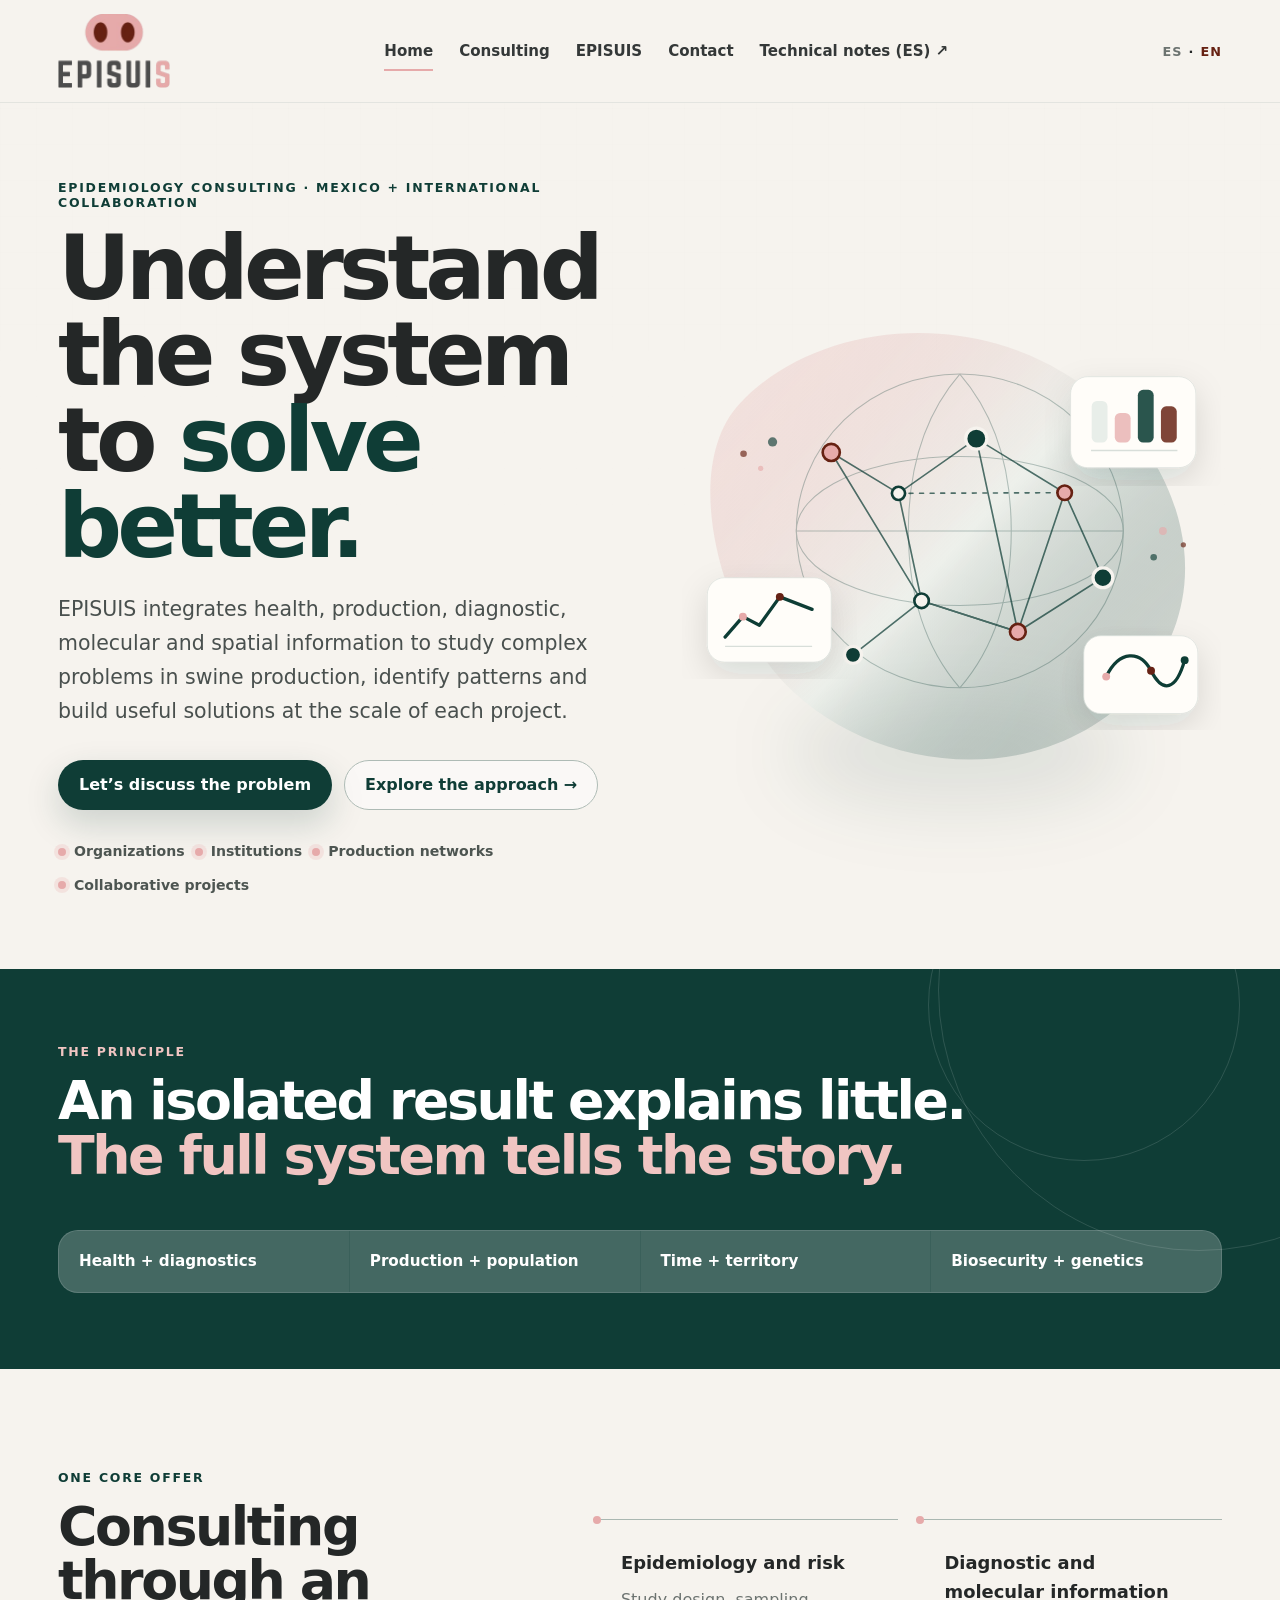
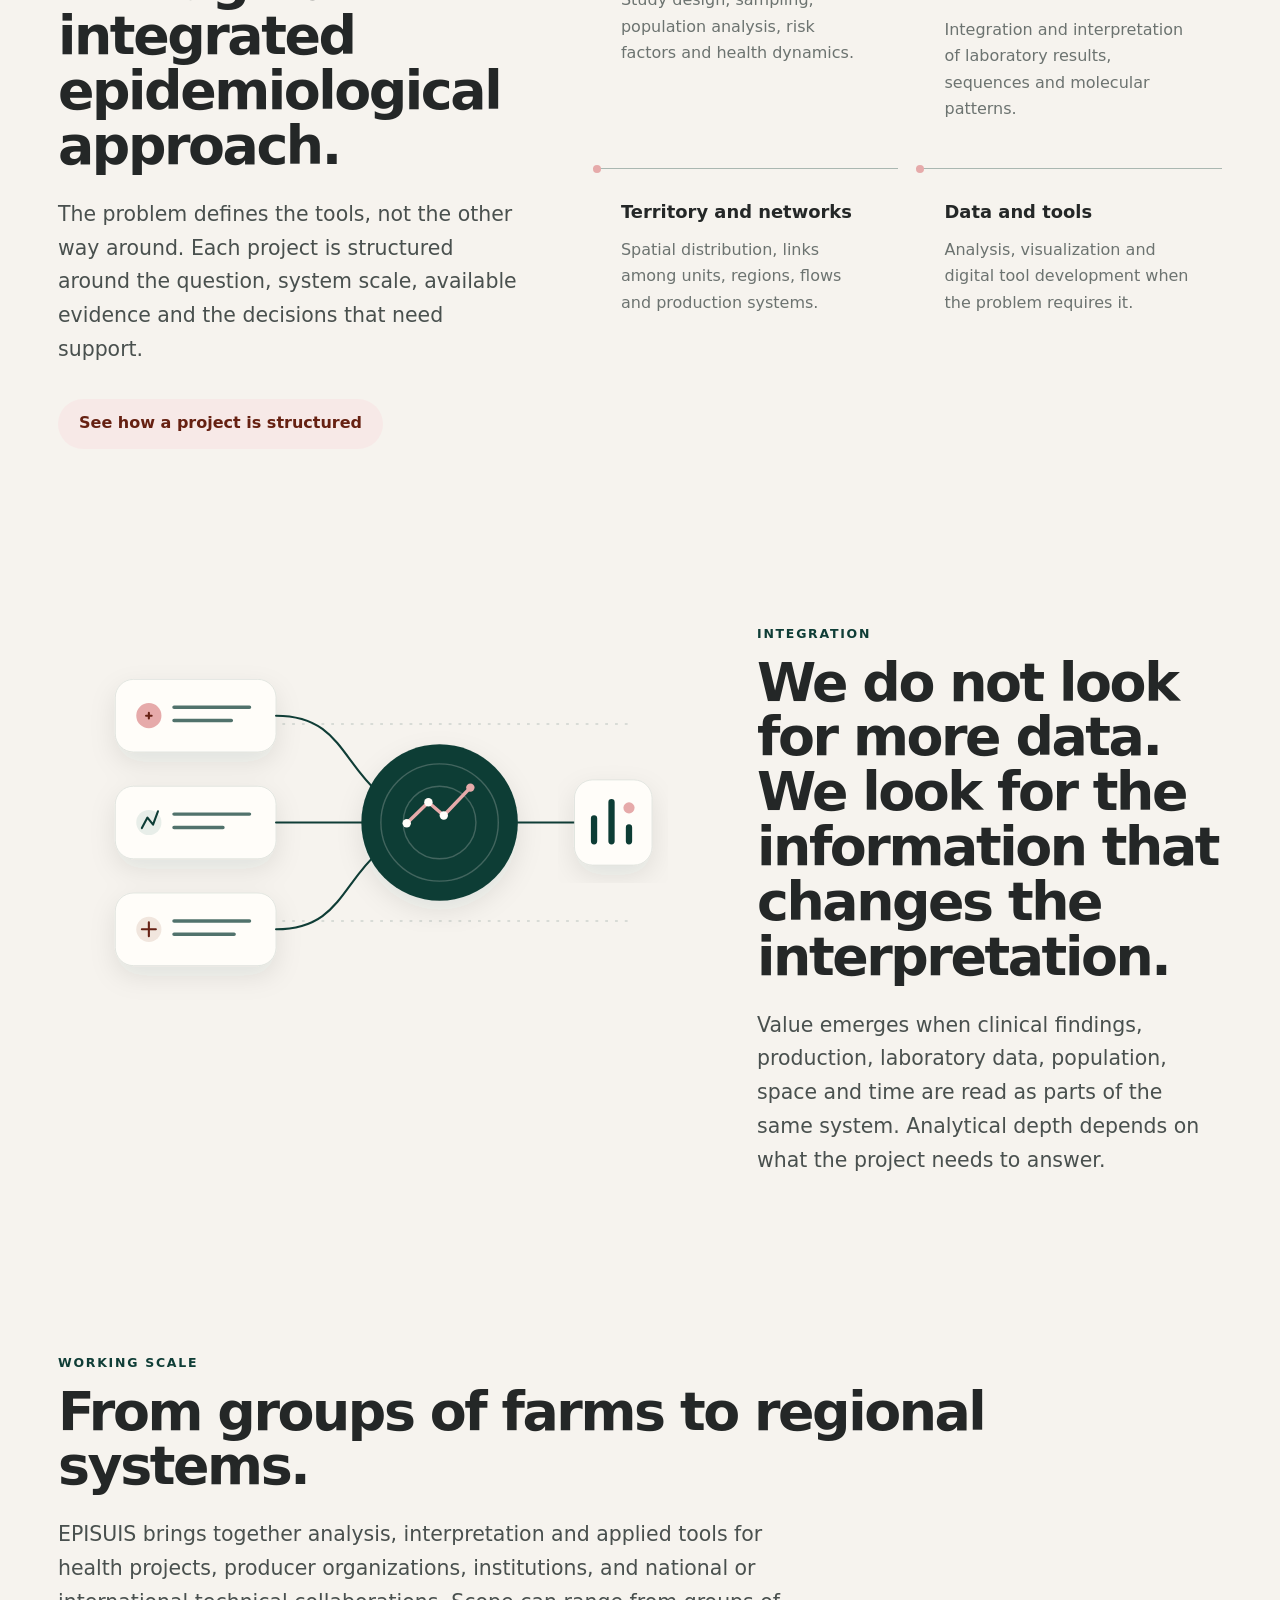
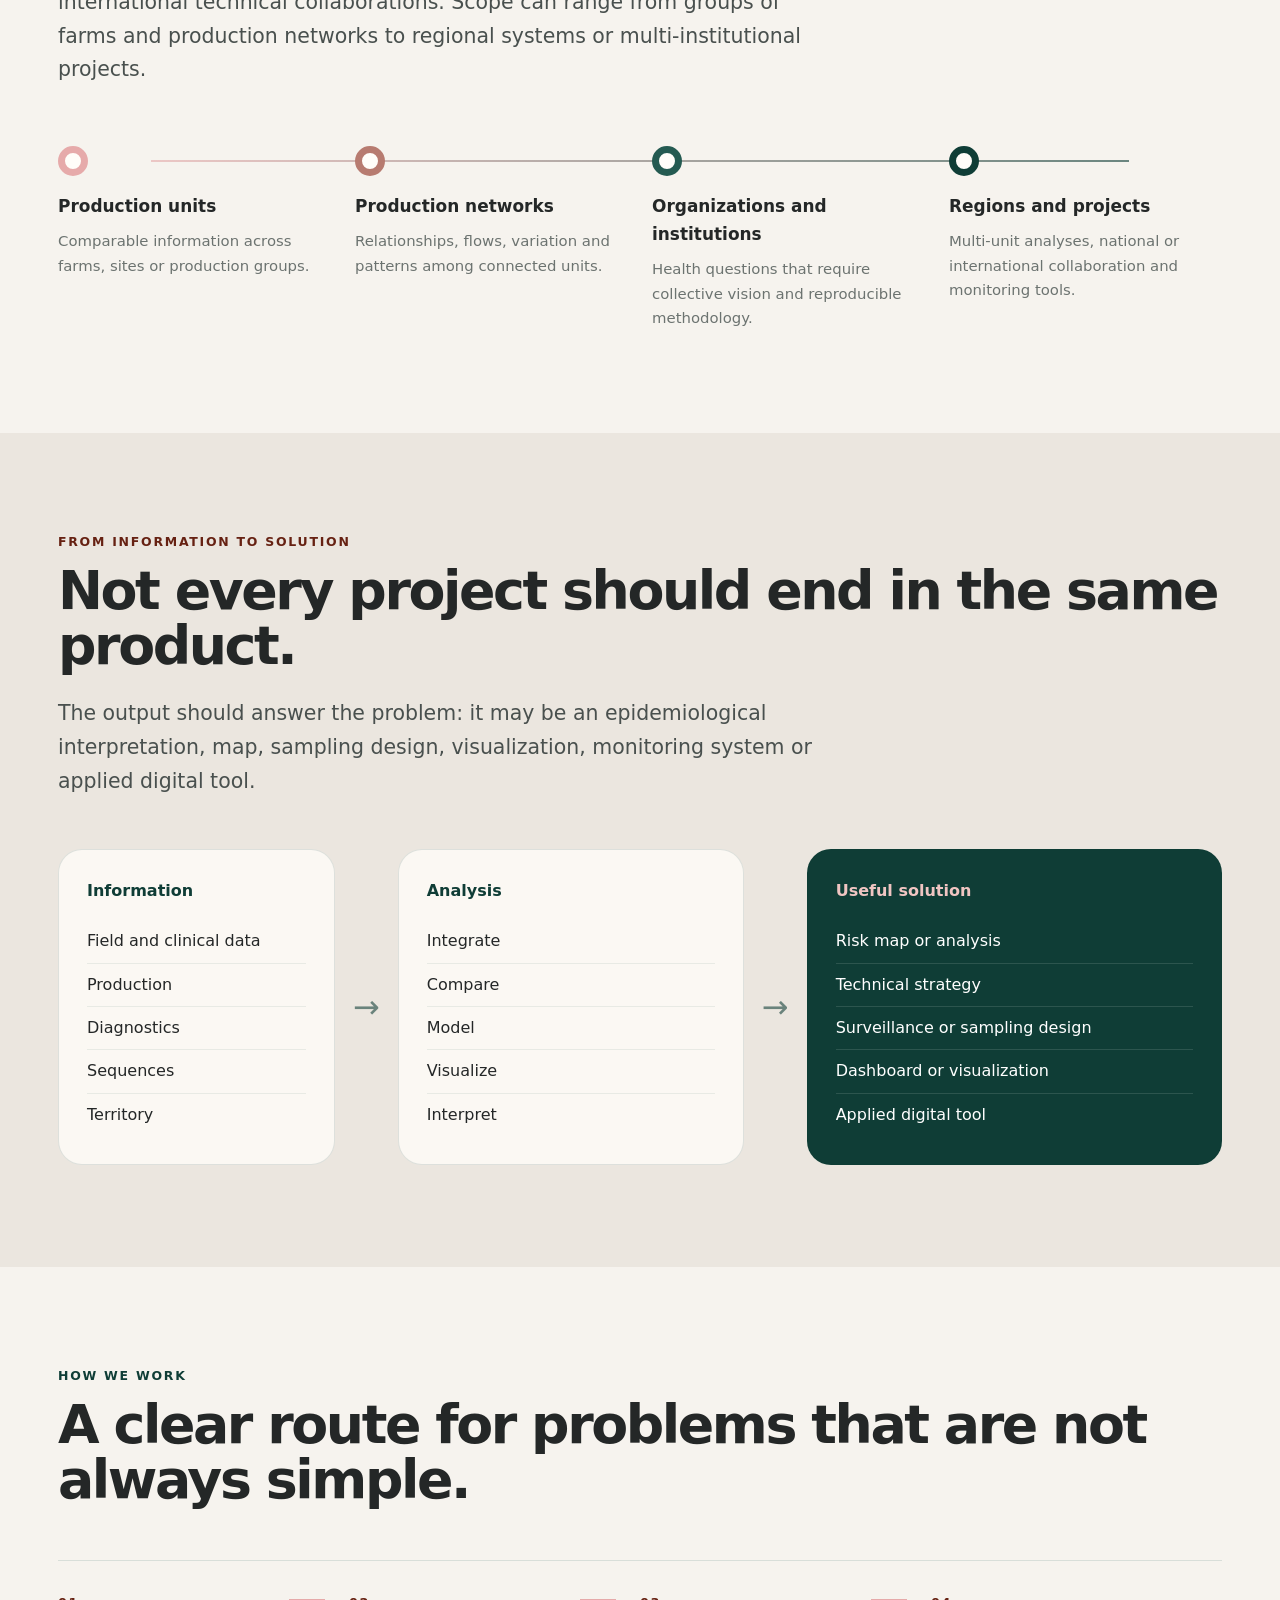
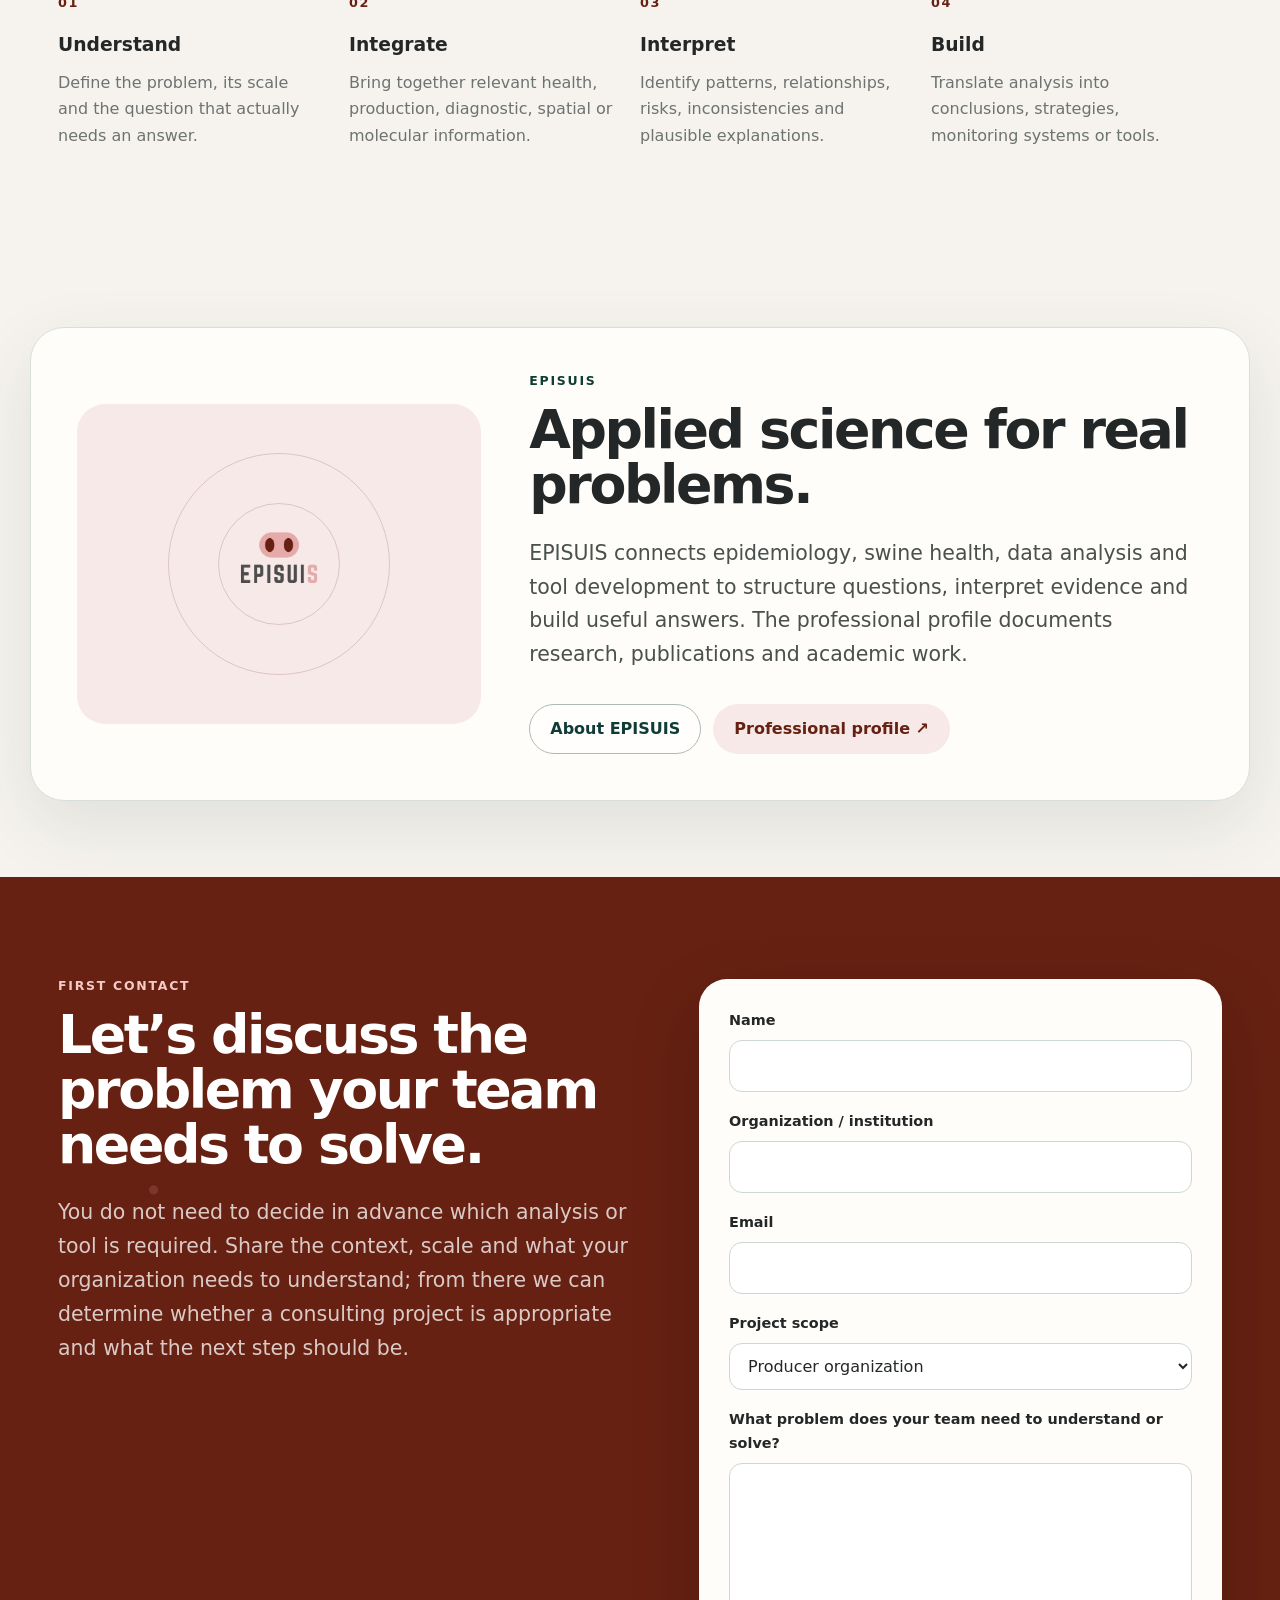
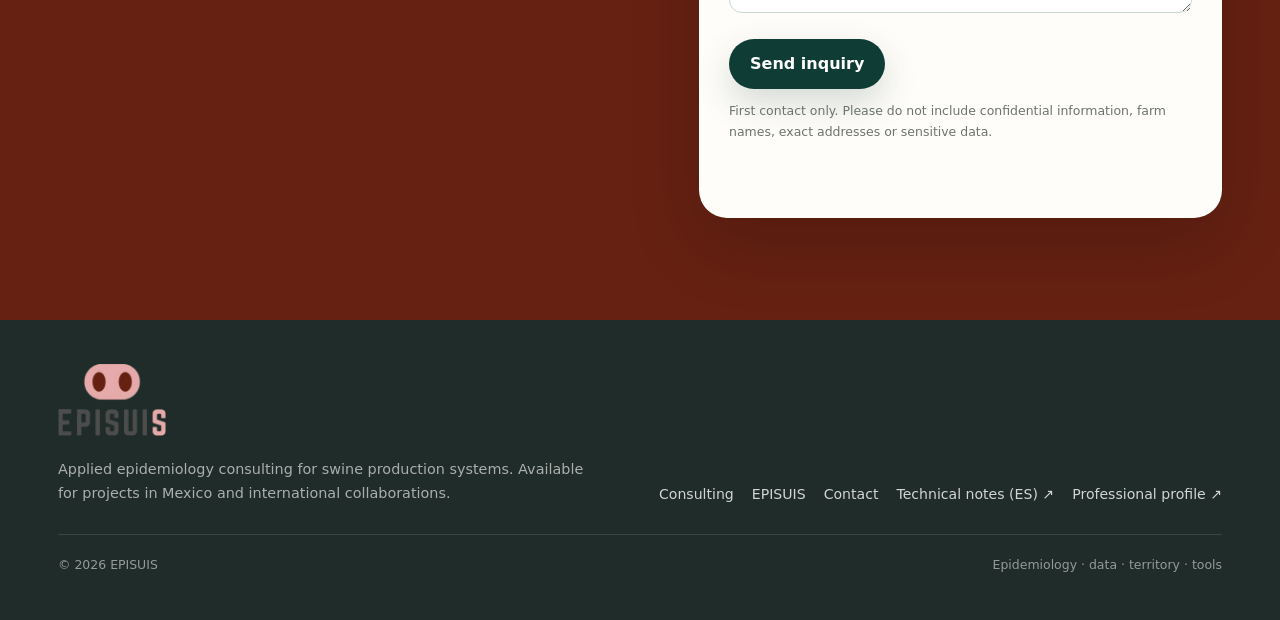
==== en/index.html @ 304ff1fd "Initial commit" ====
<!doctype html>
<html lang="en">
<head>
  <meta charset="utf-8"><meta name="viewport" content="width=device-width, initial-scale=1">
  <title>EPISUIS | Applied epidemiology consulting for swine production systems</title>
  <meta name="description" content="Applied epidemiology consulting for producer organizations, institutions, production networks and collaborative swine projects. We integrate health, production, diagnostic, molecular and spatial information to understand complex problems and build useful solutions.">
  <meta name="robots" content="index,follow,max-image-preview:large">
  <link rel="canonical" href="https://episuis.com.mx/en/">
  <link rel="alternate" hreflang="es-MX" href="https://episuis.com.mx/"><link rel="alternate" hreflang="en" href="https://episuis.com.mx/en/"><link rel="alternate" hreflang="x-default" href="https://episuis.com.mx/">
  <meta property="og:type" content="website"><meta property="og:title" content="EPISUIS | Applied epidemiology for complex production systems"><meta property="og:description" content="Consulting for swine production systems, with scope for projects in Mexico and international collaborations."><meta property="og:url" content="https://episuis.com.mx/en/"><meta property="og:site_name" content="EPISUIS"><meta property="og:locale" content="en_US"><meta property="og:image" content="https://episuis.com.mx/assets/images/identity/logo-square.png">
  <meta name="twitter:card" content="summary_large_image">
  <link rel="icon" type="image/png" href="../assets/images/identity/favicon-source.png"><link rel="stylesheet" href="../assets/css/style.css">
  <script type="application/ld+json">{"@context":"https://schema.org","@type":"ProfessionalService","name":"EPISUIS","url":"https://episuis.com.mx/en/","description":"Applied epidemiology consulting for swine production systems.","areaServed":"Worldwide","knowsAbout":["Swine epidemiology","Risk analysis","Molecular epidemiology","Biosecurity","Sampling design","Spatial analysis","Data visualization"]}</script>
</head>
<body><a class="skip-link" href="#content">Skip to content</a>
<header class="site-header"><div class="header-inner"><a class="brand" href="./" aria-label="EPISUIS home"><img src="../assets/images/identity/logo-episuis.png" alt="EPISUIS"></a><nav class="nav" aria-label="Main navigation"><a href="./" aria-current="page">Home</a><a href="consulting.html">Consulting</a><a href="about.html">EPISUIS</a><a href="contact.html">Contact</a><a href="https://aljogaba.github.io/notas-tecnicas/" target="_blank" rel="noopener">Technical notes (ES) ↗</a></nav><div class="header-actions"><div class="lang-switch"><a href="../">ES</a><span>·</span><span class="active">EN</span></div><button class="menu-toggle" type="button" aria-label="Open menu" aria-expanded="false"><span></span></button></div></div></header>
<main id="content">
<section class="hero"><div class="container hero-grid"><div class="hero-copy reveal"><p class="eyebrow">Epidemiology consulting · Mexico + international collaboration</p><h1 class="display">Understand the system to <em>solve better.</em></h1><p class="lede">EPISUIS integrates health, production, diagnostic, molecular and spatial information to study complex problems in swine production, identify patterns and build useful solutions at the scale of each project.</p><div class="btn-row"><a class="btn btn-primary" href="contact.html">Let’s discuss the problem</a><a class="btn btn-secondary" href="consulting.html">Explore the approach →</a></div><div class="hero-note"><span>Organizations</span><span>Institutions</span><span>Production networks</span><span>Collaborative projects</span></div></div><div class="hero-visual reveal" aria-hidden="true"><img src="../assets/images/visuals/hero-system.svg" alt=""></div></div></section>
<section class="statement section-tight"><div class="container reveal"><p class="eyebrow">The principle</p><h2 class="h2">An isolated result explains little. <span>The full system tells the story.</span></h2><div class="layer-strip"><span>Health + diagnostics</span><span>Production + population</span><span>Time + territory</span><span>Biosecurity + genetics</span></div></div></section>
<section class="section"><div class="container split"><div class="section-intro reveal"><p class="eyebrow">One core offer</p><h2 class="h2">Consulting through an integrated epidemiological approach.</h2><p class="lede">The problem defines the tools, not the other way around. Each project is structured around the question, system scale, available evidence and the decisions that need support.</p><div class="btn-row"><a class="btn btn-soft" href="consulting.html">See how a project is structured</a></div></div><div class="capability-grid reveal"><article class="capability"><h3>Epidemiology and risk</h3><p>Study design, sampling, population analysis, risk factors and health dynamics.</p></article><article class="capability"><h3>Diagnostic and molecular information</h3><p>Integration and interpretation of laboratory results, sequences and molecular patterns.</p></article><article class="capability"><h3>Territory and networks</h3><p>Spatial distribution, links among units, regions, flows and production systems.</p></article><article class="capability"><h3>Data and tools</h3><p>Analysis, visualization and digital tool development when the problem requires it.</p></article></div></div></section>
<section class="section-tight"><div class="container split reverse"><div class="split-media reveal"><img src="../assets/images/visuals/integration-system.svg" alt="Information layers converging into epidemiological interpretation and a useful output."></div><div class="section-intro reveal"><p class="eyebrow">Integration</p><h2 class="h2">We do not look for more data. We look for the information that changes the interpretation.</h2><p class="lede">Value emerges when clinical findings, production, laboratory data, population, space and time are read as parts of the same system. Analytical depth depends on what the project needs to answer.</p></div></div></section>
<section class="section"><div class="container reveal"><p class="eyebrow">Working scale</p><h2 class="h2">From groups of farms to regional systems.</h2><p class="lede">EPISUIS brings together analysis, interpretation and applied tools for health projects, producer organizations, institutions, and national or international technical collaborations. Scope can range from groups of farms and production networks to regional systems or multi-institutional projects.</p><div class="scale-track"><article class="scale-item"><span class="scale-dot"></span><h3>Production units</h3><p>Comparable information across farms, sites or production groups.</p></article><article class="scale-item"><span class="scale-dot"></span><h3>Production networks</h3><p>Relationships, flows, variation and patterns among connected units.</p></article><article class="scale-item"><span class="scale-dot"></span><h3>Organizations and institutions</h3><p>Health questions that require collective vision and reproducible methodology.</p></article><article class="scale-item"><span class="scale-dot"></span><h3>Regions and projects</h3><p>Multi-unit analyses, national or international collaboration and monitoring tools.</p></article></div></div></section>
<section class="output-section section"><div class="container reveal"><p class="eyebrow kicker-rose">From information to solution</p><h2 class="h2">Not every project should end in the same product.</h2><p class="lede">The output should answer the problem: it may be an epidemiological interpretation, map, sampling design, visualization, monitoring system or applied digital tool.</p><div class="output-flow"><div class="output-group"><strong>Information</strong><ul><li>Field and clinical data</li><li>Production</li><li>Diagnostics</li><li>Sequences</li><li>Territory</li></ul></div><div class="flow-arrow">→</div><div class="output-group"><strong>Analysis</strong><ul><li>Integrate</li><li>Compare</li><li>Model</li><li>Visualize</li><li>Interpret</li></ul></div><div class="flow-arrow">→</div><div class="output-group output-emphasis"><strong>Useful solution</strong><ul><li>Risk map or analysis</li><li>Technical strategy</li><li>Surveillance or sampling design</li><li>Dashboard or visualization</li><li>Applied digital tool</li></ul></div></div></div></section>
<section class="section"><div class="container reveal"><p class="eyebrow">How we work</p><h2 class="h2">A clear route for problems that are not always simple.</h2><div class="process"><article><span class="num">01</span><h3>Understand</h3><p>Define the problem, its scale and the question that actually needs an answer.</p></article><article><span class="num">02</span><h3>Integrate</h3><p>Bring together relevant health, production, diagnostic, spatial or molecular information.</p></article><article><span class="num">03</span><h3>Interpret</h3><p>Identify patterns, relationships, risks, inconsistencies and plausible explanations.</p></article><article><span class="num">04</span><h3>Build</h3><p>Translate analysis into conclusions, strategies, monitoring systems or tools.</p></article></div></div></section>
<section class="section-tight"><div class="container about-panel reveal"><div class="about-mark"><img src="../assets/images/identity/logo-square.png" alt="EPISUIS logo"></div><div><p class="eyebrow">EPISUIS</p><h2 class="h2">Applied science for real problems.</h2><p class="lede">EPISUIS connects epidemiology, swine health, data analysis and tool development to structure questions, interpret evidence and build useful answers. The professional profile documents research, publications and academic work.</p><div class="btn-row"><a class="btn btn-secondary" href="about.html">About EPISUIS</a><a class="btn btn-soft" href="https://aljogaba.github.io/" target="_blank" rel="noopener">Professional profile ↗</a></div></div></div></section>
<section class="contact-band section"><div class="container contact-grid"><div class="reveal"><p class="eyebrow">First contact</p><h2 class="h2">Let’s discuss the problem your team needs to solve.</h2><p class="lede">You do not need to decide in advance which analysis or tool is required. Share the context, scale and what your organization needs to understand; from there we can determine whether a consulting project is appropriate and what the next step should be.</p></div><form class="form-card reveal" data-contact-form data-endpoint="" data-sending="Sending…" data-success="Message sent." data-error="The form could not be sent. You can contact us by email."><div class="field"><label for="name">Name</label><input id="name" name="name" required autocomplete="name"></div><div class="field"><label for="organization">Organization / institution</label><input id="organization" name="organization" autocomplete="organization"></div><div class="field"><label for="email">Email</label><input id="email" type="email" name="email" required autocomplete="email"></div><div class="field"><label for="scope">Project scope</label><select id="scope" name="scope"><option>Producer organization</option><option>Production network or system</option><option>Institution</option><option>Research or development project</option><option>Group of farms</option><option>Other</option></select></div><div class="field"><label for="problem">What problem does your team need to understand or solve?</label><textarea id="problem" name="problem" required></textarea></div><button class="btn btn-primary" type="submit">Send inquiry</button><p class="form-note">First contact only. Please do not include confidential information, farm names, exact addresses or sensitive data.</p><p class="form-status" aria-live="polite"></p></form></div></section>
</main>
<footer class="site-footer"><div class="container"><div class="footer-grid"><div class="footer-brand"><img src="../assets/images/identity/logo-episuis.png" alt="EPISUIS"><p>Applied epidemiology consulting for swine production systems. Available for projects in Mexico and international collaborations.</p></div><div class="footer-links"><a href="consulting.html">Consulting</a><a href="about.html">EPISUIS</a><a href="contact.html">Contact</a><a href="https://aljogaba.github.io/notas-tecnicas/" target="_blank" rel="noopener">Technical notes (ES) ↗</a><a href="https://aljogaba.github.io/" target="_blank" rel="noopener">Professional profile ↗</a></div></div><div class="footer-bottom"><span>© <span data-year></span> EPISUIS</span><span>Epidemiology · data · territory · tools</span></div></div></footer><script src="../assets/js/main.js" defer></script></body></html>
---- assets/css/style.css ----
:root {
  --ink: #242727;
  --graphite: #4d4d4d;
  --muted: #6c7370;
  --green: #0f3d36;
  --green-2: #245a51;
  --green-soft: #e8eee9;
  --rose: #e6aaaa;
  --rose-soft: #f7e9e7;
  --brown: #662112;
  --sand: #f6f3ee;
  --paper: #fffdf9;
  --line: #d8ded9;
  --white: #ffffff;
  --shadow: 0 24px 70px rgba(15, 61, 54, 0.10);
  --radius-xl: 34px;
  --radius-lg: 24px;
  --radius-md: 16px;
  --max: 1220px;
}

* { box-sizing: border-box; }
html { scroll-behavior: smooth; }
body {
  margin: 0;
  background: var(--sand);
  color: var(--ink);
  font-family: Inter, ui-sans-serif, system-ui, -apple-system, BlinkMacSystemFont, "Segoe UI", sans-serif;
  line-height: 1.65;
  text-rendering: optimizeLegibility;
}
body::before {
  content: "";
  position: fixed;
  inset: 0;
  pointer-events: none;
  opacity: .25;
  background-image:
    linear-gradient(rgba(15,61,54,.028) 1px, transparent 1px),
    linear-gradient(90deg, rgba(15,61,54,.028) 1px, transparent 1px);
  background-size: 36px 36px;
  mask-image: linear-gradient(to bottom, black 0%, transparent 78%);
  z-index: -1;
}

a { color: inherit; }
img, svg { max-width: 100%; }
button, input, textarea, select { font: inherit; }

.skip-link {
  position: absolute;
  left: -9999px;
  top: 0;
}
.skip-link:focus {
  left: 16px;
  top: 16px;
  z-index: 9999;
  background: var(--paper);
  padding: 10px 14px;
  border-radius: 10px;
}

.site-header {
  position: sticky;
  top: 0;
  z-index: 100;
  background: rgba(246, 243, 238, .88);
  backdrop-filter: blur(18px);
  border-bottom: 1px solid rgba(15,61,54,.08);
}
.header-inner {
  max-width: var(--max);
  margin: 0 auto;
  padding: 14px 28px;
  display: grid;
  grid-template-columns: auto 1fr auto;
  align-items: center;
  gap: 28px;
}
.brand { display: inline-flex; align-items: center; text-decoration: none; }
.brand img { width: 112px; height: auto; display: block; }
.nav {
  display: flex;
  justify-content: center;
  align-items: center;
  gap: 26px;
}
.nav a {
  text-decoration: none;
  font-size: .94rem;
  font-weight: 650;
  color: #343838;
  position: relative;
}
.nav a::after {
  content: "";
  position: absolute;
  left: 0;
  bottom: -7px;
  width: 100%;
  height: 2px;
  background: var(--rose);
  transform: scaleX(0);
  transform-origin: left;
  transition: transform .2s ease;
}
.nav a:hover::after,
.nav a[aria-current="page"]::after { transform: scaleX(1); }
.header-actions { display: flex; align-items: center; gap: 10px; }
.lang-switch {
  display: inline-flex;
  align-items: center;
  gap: 6px;
  font-size: .8rem;
  font-weight: 800;
  letter-spacing: .08em;
  text-transform: uppercase;
}
.lang-switch a { text-decoration: none; color: var(--muted); }
.lang-switch .active { color: var(--brown); }
.menu-toggle {
  display: none;
  border: 1px solid var(--line);
  background: var(--paper);
  border-radius: 12px;
  width: 44px;
  height: 44px;
  align-items: center;
  justify-content: center;
  cursor: pointer;
}
.menu-toggle span,
.menu-toggle::before,
.menu-toggle::after {
  content: "";
  display: block;
  width: 18px;
  height: 2px;
  background: var(--green);
  margin: 4px auto;
}

.container { max-width: var(--max); margin: 0 auto; padding: 0 28px; }
.section { padding: 102px 0; }
.section-tight { padding: 76px 0; }
.eyebrow {
  margin: 0 0 14px;
  color: var(--green);
  font-size: .78rem;
  line-height: 1.2;
  letter-spacing: .14em;
  text-transform: uppercase;
  font-weight: 850;
}
.kicker-rose { color: var(--brown); }
.display {
  margin: 0;
  font-size: clamp(3.25rem, 7vw, 6.75rem);
  line-height: .96;
  letter-spacing: -.055em;
  font-weight: 820;
  max-width: 850px;
}
.display em { font-style: normal; color: var(--green); }
.h2 {
  margin: 0;
  font-size: clamp(2.2rem, 4.2vw, 4.6rem);
  line-height: 1.02;
  letter-spacing: -.045em;
  font-weight: 800;
}
.h3 { margin: 0; font-size: 1.35rem; line-height: 1.25; }
.lede {
  margin: 24px 0 0;
  font-size: clamp(1.08rem, 1.6vw, 1.35rem);
  color: #49504e;
  max-width: 770px;
}
.muted { color: var(--muted); }

.btn-row { display: flex; flex-wrap: wrap; gap: 12px; margin-top: 32px; }
.btn {
  display: inline-flex;
  align-items: center;
  justify-content: center;
  gap: 10px;
  min-height: 50px;
  padding: 0 20px;
  border-radius: 999px;
  text-decoration: none;
  font-weight: 760;
  border: 1px solid transparent;
  transition: transform .18s ease, box-shadow .18s ease, background .18s ease;
}
.btn:hover { transform: translateY(-2px); }
.btn-primary { background: var(--green); color: white; box-shadow: 0 14px 34px rgba(15,61,54,.18); }
.btn-primary:hover { background: #123f38; }
.btn-secondary { border-color: #aebbb5; background: rgba(255,255,255,.45); color: var(--green); }
.btn-soft { background: var(--rose-soft); color: var(--brown); }

.hero { padding: 78px 0 72px; overflow: hidden; }
.hero-grid {
  display: grid;
  grid-template-columns: minmax(0, 1.05fr) minmax(380px, .95fr);
  gap: 54px;
  align-items: center;
}
.hero-copy { position: relative; z-index: 2; }
.hero-note {
  margin-top: 30px;
  display: flex;
  flex-wrap: wrap;
  gap: 10px;
}
.hero-note span {
  display: inline-flex;
  align-items: center;
  gap: 8px;
  color: #4d5551;
  font-size: .88rem;
  font-weight: 650;
}
.hero-note span::before {
  content: "";
  width: 8px;
  height: 8px;
  border-radius: 50%;
  background: var(--rose);
  box-shadow: 0 0 0 4px rgba(230,170,170,.22);
}
.hero-visual {
  position: relative;
  min-height: 590px;
  display: grid;
  place-items: center;
}
.hero-visual img {
  width: min(680px, 120%);
  max-width: none;
  animation: float 7s ease-in-out infinite;
}
.hero-visual::after {
  content: "";
  position: absolute;
  width: 64%;
  height: 18%;
  bottom: 5%;
  border-radius: 50%;
  background: rgba(15,61,54,.10);
  filter: blur(36px);
  z-index: -1;
}
@keyframes float { 0%,100% { transform: translateY(0); } 50% { transform: translateY(-12px); } }

.statement {
  background: var(--green);
  color: white;
  overflow: hidden;
  position: relative;
}
.statement::before,
.statement::after {
  content: "";
  position: absolute;
  border: 1px solid rgba(255,255,255,.13);
  border-radius: 50%;
}
.statement::before { width: 520px; height: 520px; right: -180px; top: -240px; }
.statement::after { width: 310px; height: 310px; right: 40px; top: -120px; }
.statement .eyebrow { color: #f0c5c2; }
.statement .h2 { max-width: 940px; }
.statement .h2 span { color: #f0c5c2; }
.layer-strip {
  margin-top: 46px;
  display: grid;
  grid-template-columns: repeat(4, minmax(0,1fr));
  gap: 1px;
  background: rgba(255,255,255,.18);
  border: 1px solid rgba(255,255,255,.18);
  border-radius: 20px;
  overflow: hidden;
}
.layer-strip span {
  background: rgba(255,255,255,.05);
  padding: 18px 20px;
  font-weight: 700;
  font-size: .95rem;
}

.split {
  display: grid;
  grid-template-columns: minmax(0,.85fr) minmax(0,1.15fr);
  gap: 70px;
  align-items: start;
}
.split.reverse { grid-template-columns: minmax(0,1.15fr) minmax(0,.85fr); }
.split-media img { width: 100%; display: block; }
.section-intro { max-width: 660px; }

.capability-grid {
  margin-top: 48px;
  display: grid;
  grid-template-columns: repeat(2, minmax(0,1fr));
  gap: 18px;
}
.capability {
  padding: 28px;
  border-top: 1px solid #aab7b1;
  position: relative;
}
.capability::before {
  content: "";
  position: absolute;
  left: 0;
  top: -4px;
  width: 8px;
  height: 8px;
  border-radius: 50%;
  background: var(--rose);
}
.capability h3 { margin: 0 0 10px; font-size: 1.12rem; }
.capability p { margin: 0; color: var(--muted); }

.scale-track {
  margin-top: 52px;
  position: relative;
  display: grid;
  grid-template-columns: repeat(4, 1fr);
  gap: 24px;
}
.scale-track::before {
  content: "";
  position: absolute;
  top: 21px;
  left: 8%;
  right: 8%;
  height: 2px;
  background: linear-gradient(90deg, var(--rose), var(--green));
  opacity: .6;
}
.scale-item { position: relative; padding-top: 54px; }
.scale-dot {
  position: absolute;
  top: 7px;
  left: 0;
  width: 30px;
  height: 30px;
  border-radius: 50%;
  background: var(--paper);
  border: 7px solid var(--green);
  z-index: 2;
}
.scale-item:nth-child(1) .scale-dot { border-color: var(--rose); }
.scale-item:nth-child(2) .scale-dot { border-color: #b77b70; }
.scale-item:nth-child(3) .scale-dot { border-color: var(--green-2); }
.scale-item h3 { margin: 0 0 8px; font-size: 1.06rem; }
.scale-item p { margin: 0; color: var(--muted); font-size: .93rem; }

.output-section { background: #ebe6df; }
.output-flow {
  margin-top: 50px;
  display: grid;
  grid-template-columns: .8fr auto 1fr auto 1.2fr;
  gap: 18px;
  align-items: center;
}
.output-group {
  background: rgba(255,253,249,.78);
  border: 1px solid rgba(15,61,54,.12);
  border-radius: var(--radius-lg);
  padding: 28px;
  min-height: 270px;
}
.output-group strong { display:block; margin-bottom: 16px; color: var(--green); }
.output-group ul { margin: 0; padding: 0; list-style: none; }
.output-group li { padding: 8px 0; border-bottom: 1px solid rgba(15,61,54,.08); }
.output-group li:last-child { border-bottom: 0; }
.flow-arrow { font-size: 2rem; color: var(--green); opacity: .58; }
.output-emphasis { background: var(--green); color: white; }
.output-emphasis strong { color: #f0c5c2; }
.output-emphasis li { border-bottom-color: rgba(255,255,255,.12); }

.process {
  display: grid;
  grid-template-columns: repeat(4, minmax(0,1fr));
  gap: 0;
  margin-top: 52px;
  border-top: 1px solid var(--line);
}
.process article { padding: 28px 26px 0 0; position: relative; }
.process article:not(:last-child)::after {
  content: "";
  position: absolute;
  right: 24px;
  top: 38px;
  width: 36px;
  height: 1px;
  background: var(--rose);
}
.process .num { font-size: .8rem; font-weight: 900; color: var(--brown); letter-spacing: .12em; }
.process h3 { margin: 15px 0 9px; }
.process p { margin: 0; color: var(--muted); }

.about-panel {
  display: grid;
  grid-template-columns: .75fr 1.25fr;
  gap: 48px;
  align-items: center;
  background: var(--paper);
  border: 1px solid var(--line);
  border-radius: var(--radius-xl);
  padding: 46px;
  box-shadow: var(--shadow);
}
.about-mark {
  background: var(--rose-soft);
  border-radius: 28px;
  min-height: 320px;
  display: grid;
  place-items: center;
  position: relative;
  overflow: hidden;
}
.about-mark::before,
.about-mark::after {
  content: "";
  position: absolute;
  width: 220px;
  height: 220px;
  border-radius: 50%;
  border: 1px solid rgba(102,33,18,.18);
}
.about-mark::after { width: 120px; height: 120px; }
.about-mark img { width: 170px; position: relative; z-index: 2; }

.contact-band {
  background: var(--brown);
  color: white;
  position: relative;
  overflow: hidden;
}
.contact-band::before {
  content: "";
  position: absolute;
  inset: 0;
  background:
    radial-gradient(circle at 12% 30%, rgba(230,170,170,.16) 0 4px, transparent 5px),
    radial-gradient(circle at 78% 22%, rgba(230,170,170,.18) 0 6px, transparent 7px),
    radial-gradient(circle at 88% 70%, rgba(255,255,255,.12) 0 4px, transparent 5px);
}
.contact-grid {
  position: relative;
  display: grid;
  grid-template-columns: 1fr .9fr;
  gap: 60px;
  align-items: start;
}
.contact-band .eyebrow { color: #f5cbc7; }
.contact-band .lede { color: rgba(255,255,255,.76); }

.form-card {
  background: var(--paper);
  color: var(--ink);
  border-radius: 28px;
  padding: 30px;
  box-shadow: 0 26px 70px rgba(0,0,0,.18);
}
.field { margin-bottom: 18px; }
.field label { display: block; font-weight: 760; font-size: .9rem; margin-bottom: 7px; }
.field input,
.field textarea,
.field select {
  width: 100%;
  border: 1px solid #cfd7d3;
  background: #fff;
  border-radius: 13px;
  padding: 12px 14px;
  color: var(--ink);
  outline: none;
}
.field textarea { min-height: 150px; resize: vertical; }
.field input:focus,
.field textarea:focus,
.field select:focus { border-color: var(--green); box-shadow: 0 0 0 3px rgba(15,61,54,.08); }
.form-note { font-size: .78rem; color: var(--muted); margin: 12px 0 0; }
.form-status { min-height: 1.5em; font-size: .85rem; margin-top: 12px; color: var(--green); }

.page-hero { padding: 88px 0 70px; }
.page-hero .display { max-width: 1000px; }
.page-hero-grid {
  display: grid;
  grid-template-columns: 1fr .72fr;
  gap: 62px;
  align-items: end;
}
.page-aside {
  border-left: 1px solid #aab7b1;
  padding-left: 28px;
  color: var(--muted);
}
.page-aside strong { color: var(--green); display:block; margin-bottom: 8px; }
.rich-copy { max-width: 790px; }
.rich-copy h2 { font-size: clamp(1.8rem, 3vw, 3rem); line-height: 1.12; letter-spacing: -.03em; margin: 54px 0 16px; }
.rich-copy h3 { margin: 34px 0 10px; }
.rich-copy p { font-size: 1.05rem; color: #4b5350; }
.rich-copy ul { padding-left: 20px; color: #4b5350; }

.site-footer { padding: 44px 0; background: #202c29; color: white; }
.footer-grid {
  display: grid;
  grid-template-columns: 1fr auto;
  gap: 30px;
  align-items: end;
}
.footer-brand img { width: 108px; }
.footer-brand p { max-width: 540px; color: rgba(255,255,255,.62); margin: 14px 0 0; font-size: .9rem; }
.footer-links { display: flex; gap: 18px; flex-wrap: wrap; justify-content: flex-end; }
.footer-links a { color: rgba(255,255,255,.8); text-decoration: none; font-size: .88rem; }
.footer-bottom { margin-top: 28px; padding-top: 20px; border-top: 1px solid rgba(255,255,255,.12); color: rgba(255,255,255,.52); font-size: .78rem; display:flex; justify-content:space-between; gap:20px; flex-wrap:wrap; }

.reveal { opacity: 0; transform: translateY(18px); transition: opacity .65s ease, transform .65s ease; }
.reveal.is-visible { opacity: 1; transform: none; }

@media (prefers-reduced-motion: reduce) {
  *, *::before, *::after { scroll-behavior: auto !important; animation-duration: .001ms !important; animation-iteration-count: 1 !important; transition-duration: .001ms !important; }
  .reveal { opacity: 1; transform: none; }
}

@media (max-width: 980px) {
  .header-inner { grid-template-columns: auto 1fr auto; gap: 16px; }
  .nav { position: fixed; inset: 73px 16px auto 16px; display: none; flex-direction: column; align-items: stretch; padding: 18px; background: var(--paper); border: 1px solid var(--line); border-radius: 20px; box-shadow: var(--shadow); }
  .nav.is-open { display: flex; }
  .nav a { padding: 8px 4px; }
  .menu-toggle { display: inline-flex; }
  .hero-grid, .split, .split.reverse, .contact-grid, .page-hero-grid { grid-template-columns: 1fr; }
  .hero { padding-top: 58px; }
  .hero-visual { min-height: auto; margin-top: -20px; }
  .hero-visual img { width: min(690px, 100%); }
  .layer-strip { grid-template-columns: repeat(2,1fr); }
  .scale-track { grid-template-columns: repeat(2,1fr); }
  .scale-track::before { display:none; }
  .output-flow { grid-template-columns: 1fr; }
  .flow-arrow { transform: rotate(90deg); justify-self:center; }
  .process { grid-template-columns: repeat(2,1fr); gap: 28px; }
  .process article:not(:last-child)::after { display:none; }
  .about-panel { grid-template-columns: 1fr; }
}

@media (max-width: 680px) {
  .header-inner, .container { padding-left: 18px; padding-right: 18px; }
  .brand img { width: 96px; }
  .lang-switch { display:none; }
  .section { padding: 76px 0; }
  .section-tight { padding: 60px 0; }
  .display { font-size: clamp(2.65rem, 14vw, 4.45rem); }
  .h2 { font-size: clamp(2rem, 10vw, 3rem); }
  .capability-grid, .layer-strip, .scale-track, .process { grid-template-columns: 1fr; }
  .capability { padding-left: 20px; }
  .about-panel { padding: 24px; border-radius: 24px; }
  .about-mark { min-height: 240px; }
  .contact-grid { gap: 34px; }
  .form-card { padding: 22px; border-radius: 22px; }
  .footer-grid { grid-template-columns: 1fr; }
  .footer-links { justify-content:flex-start; }
}
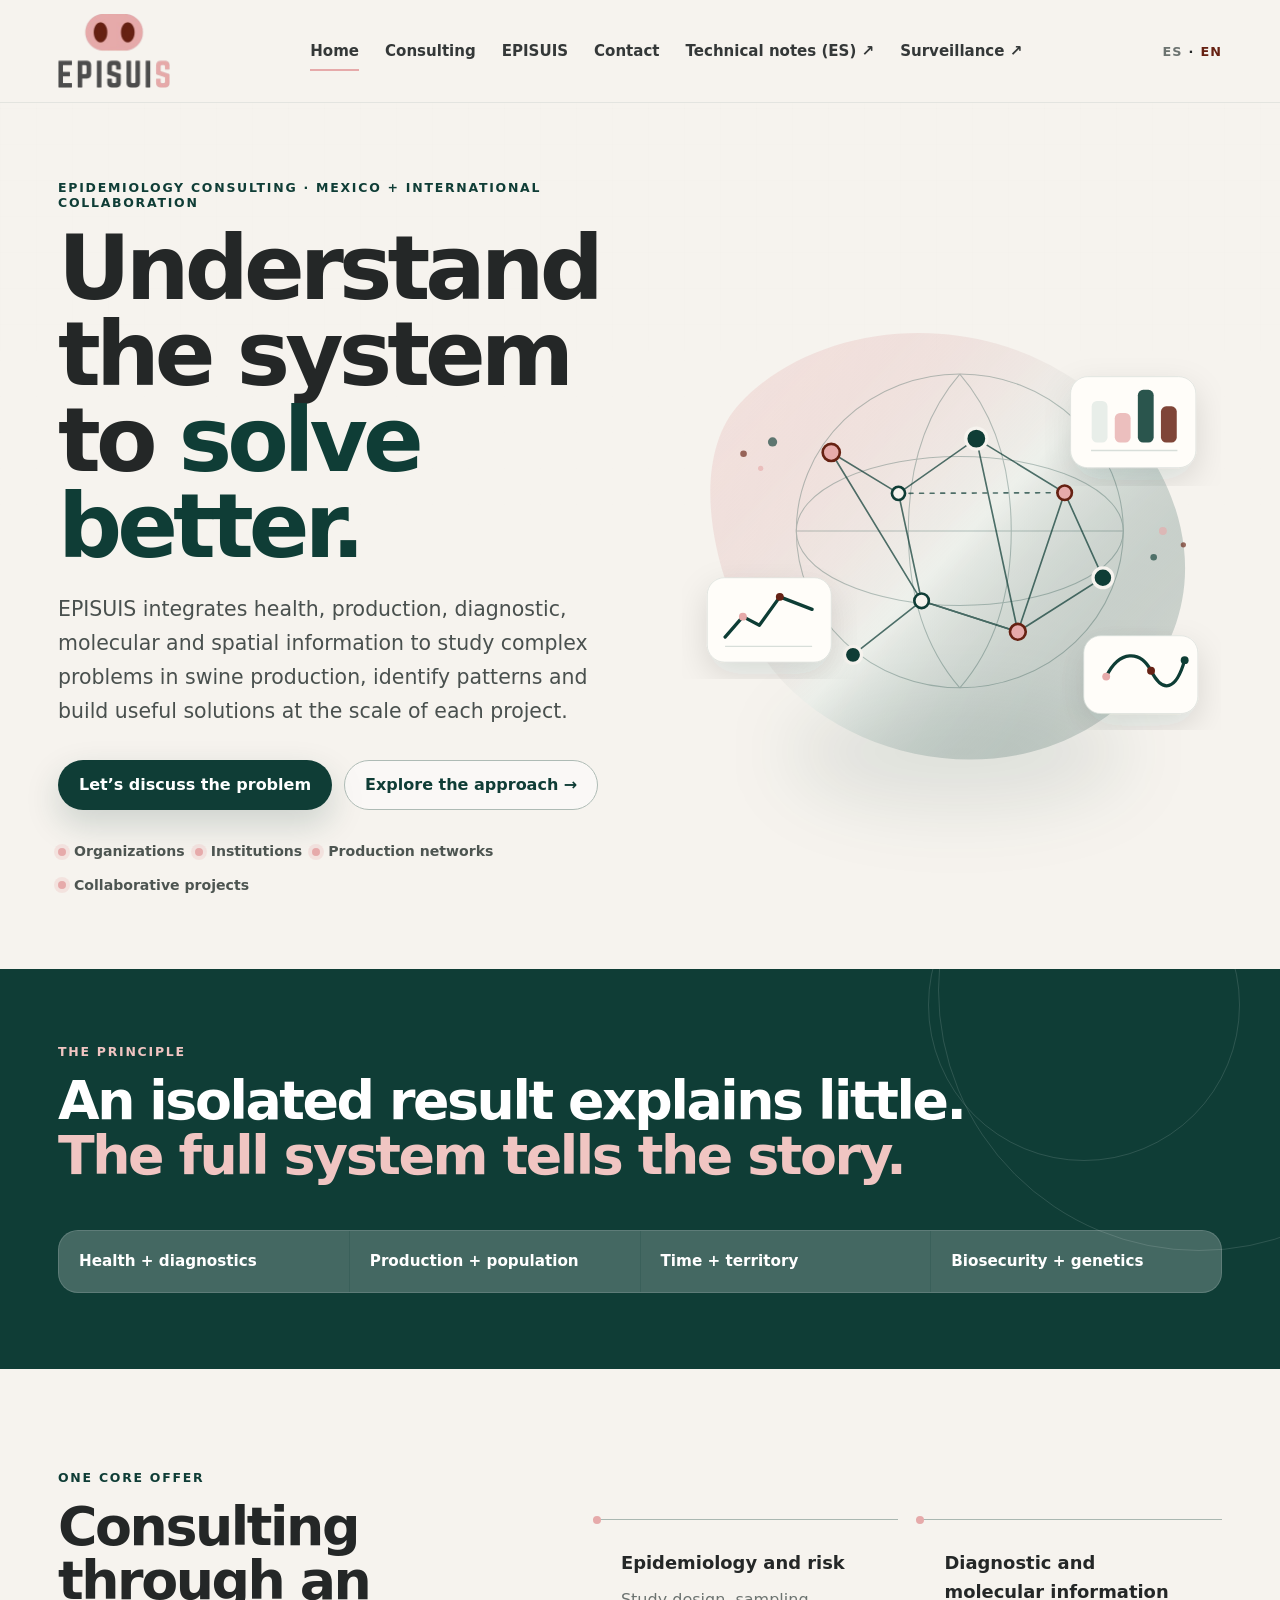
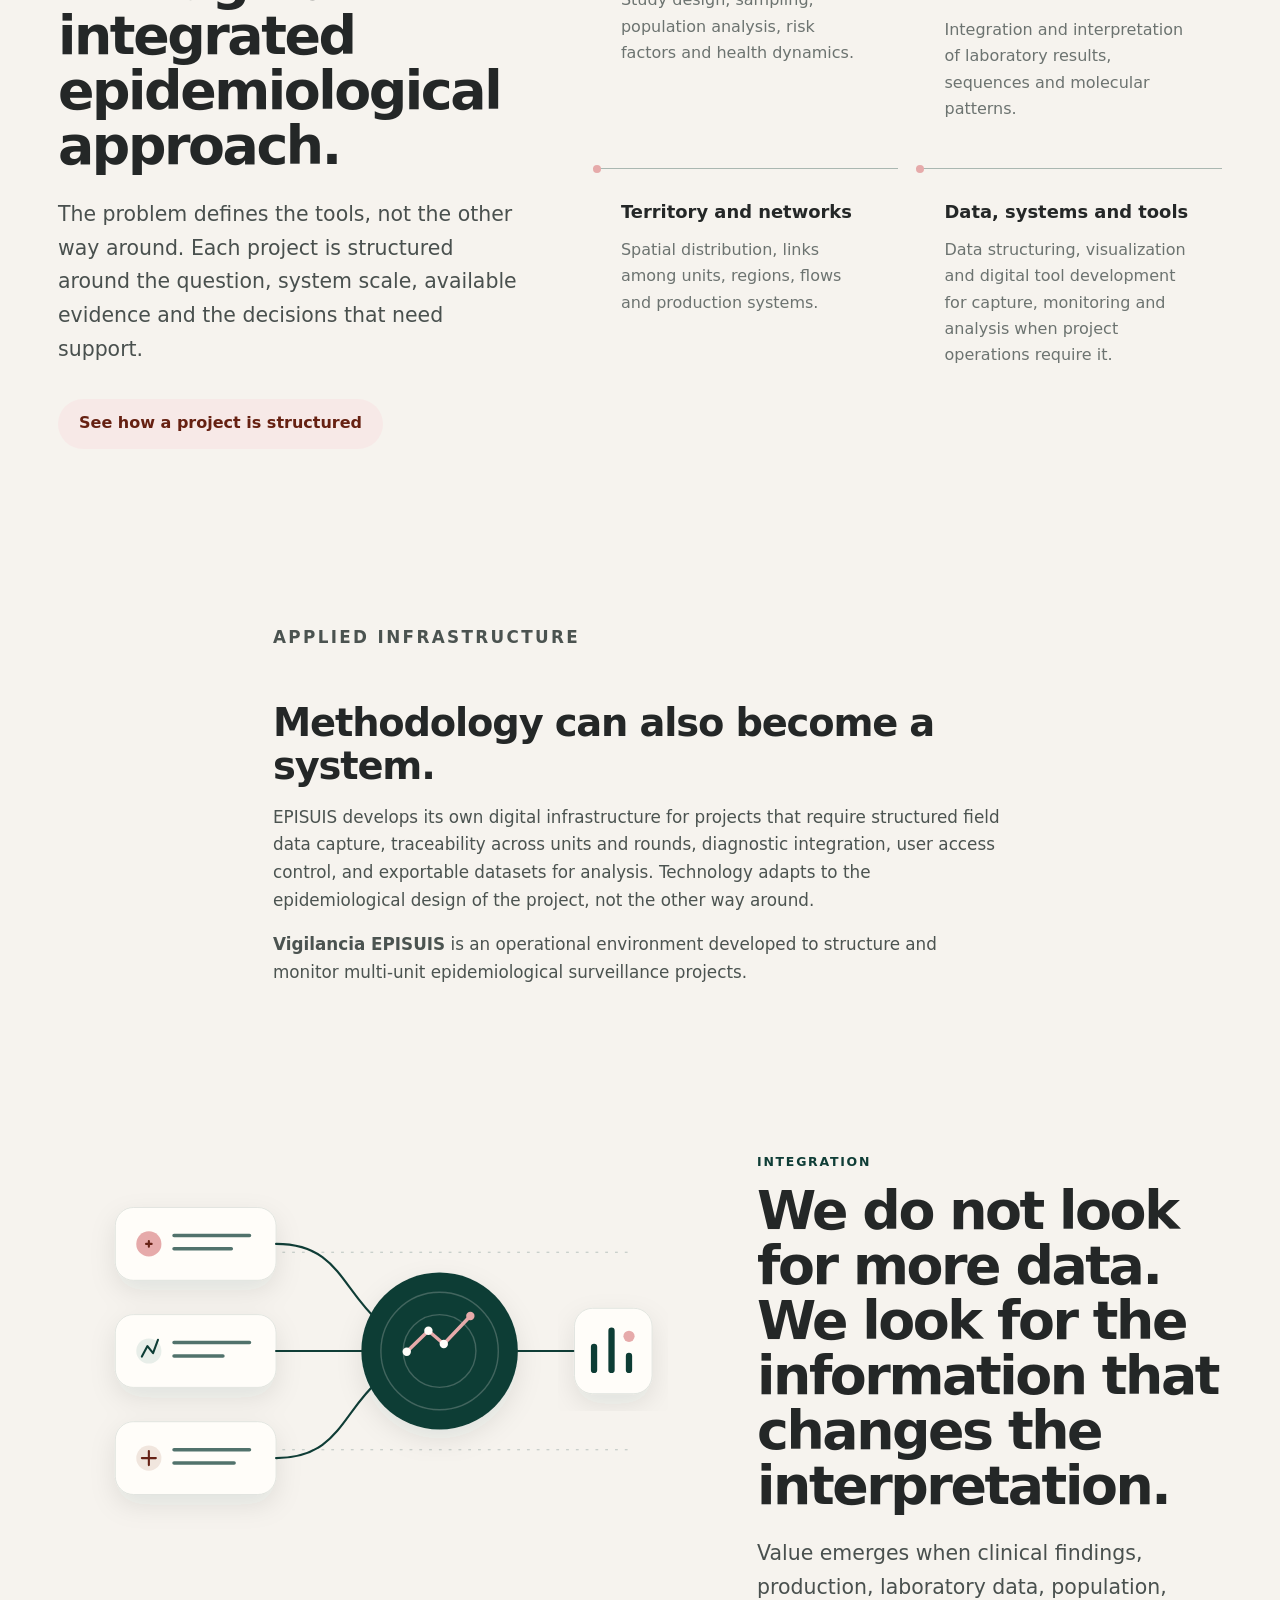
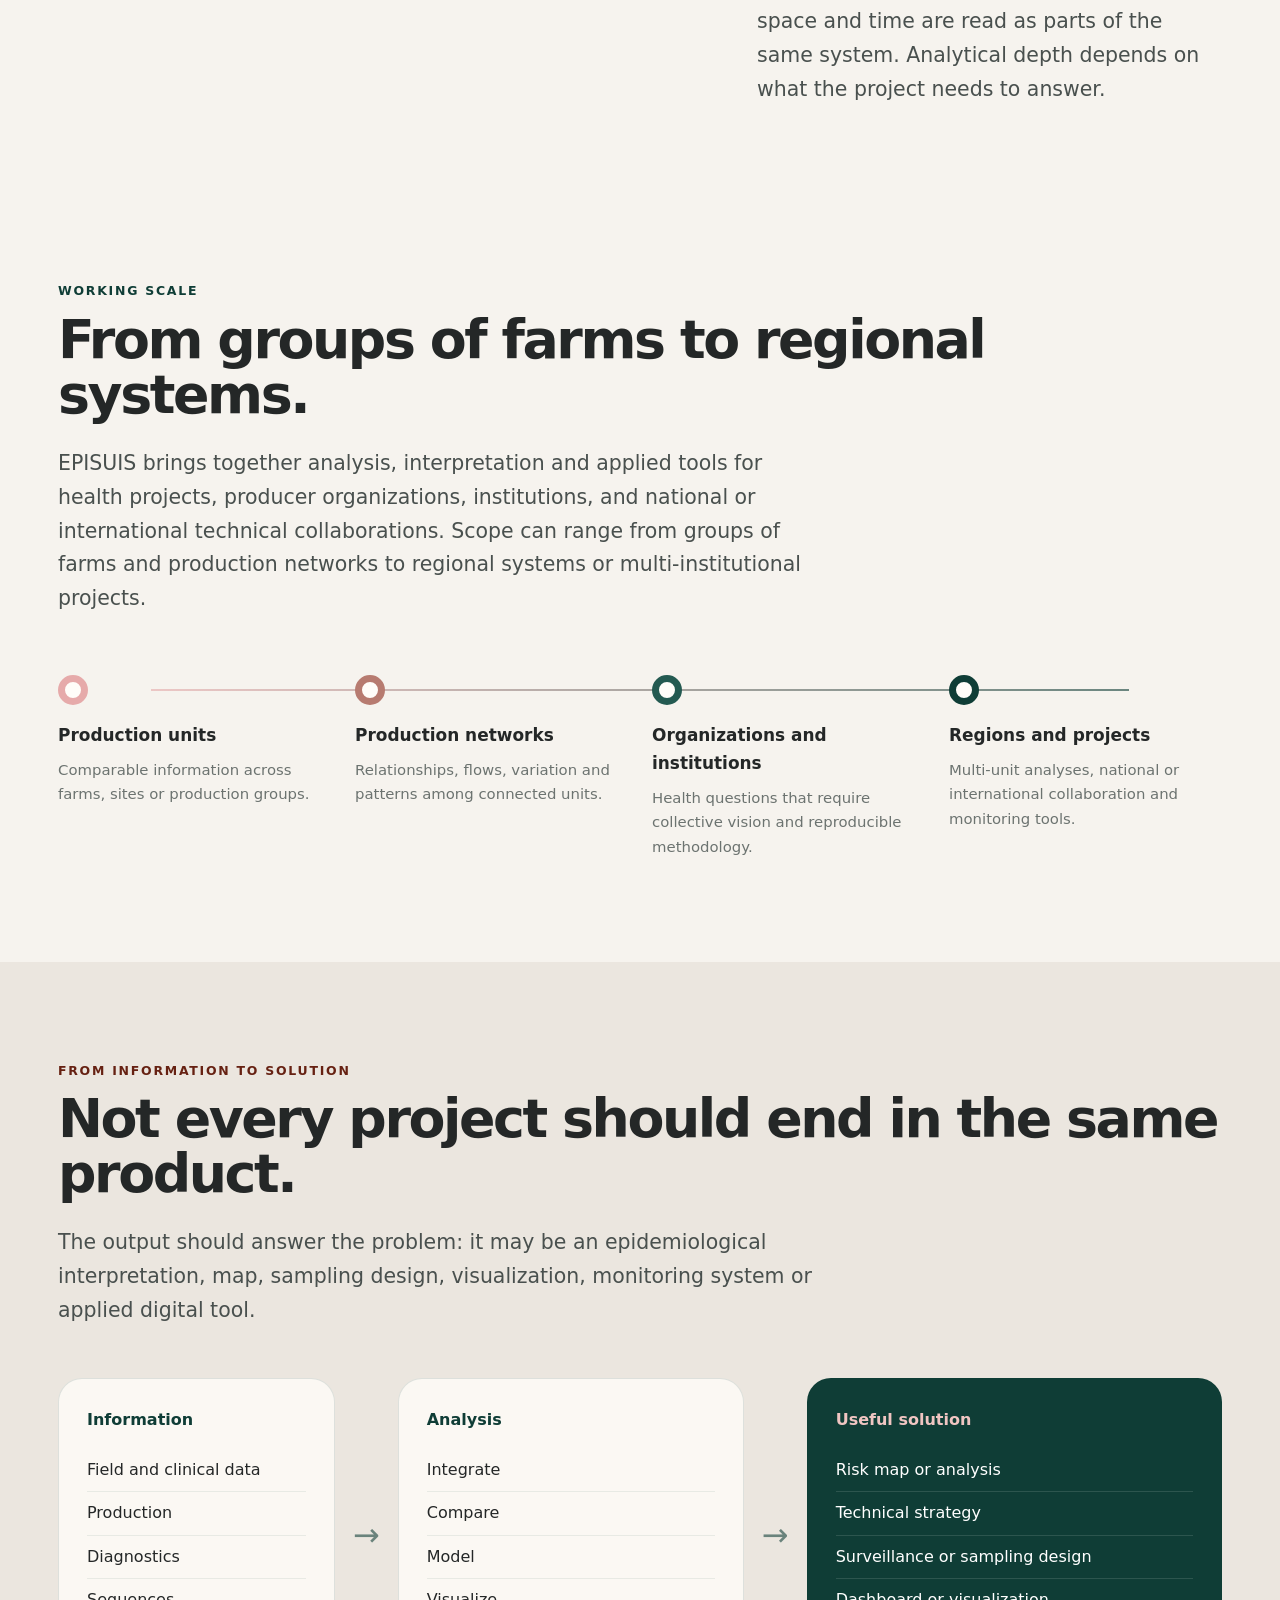
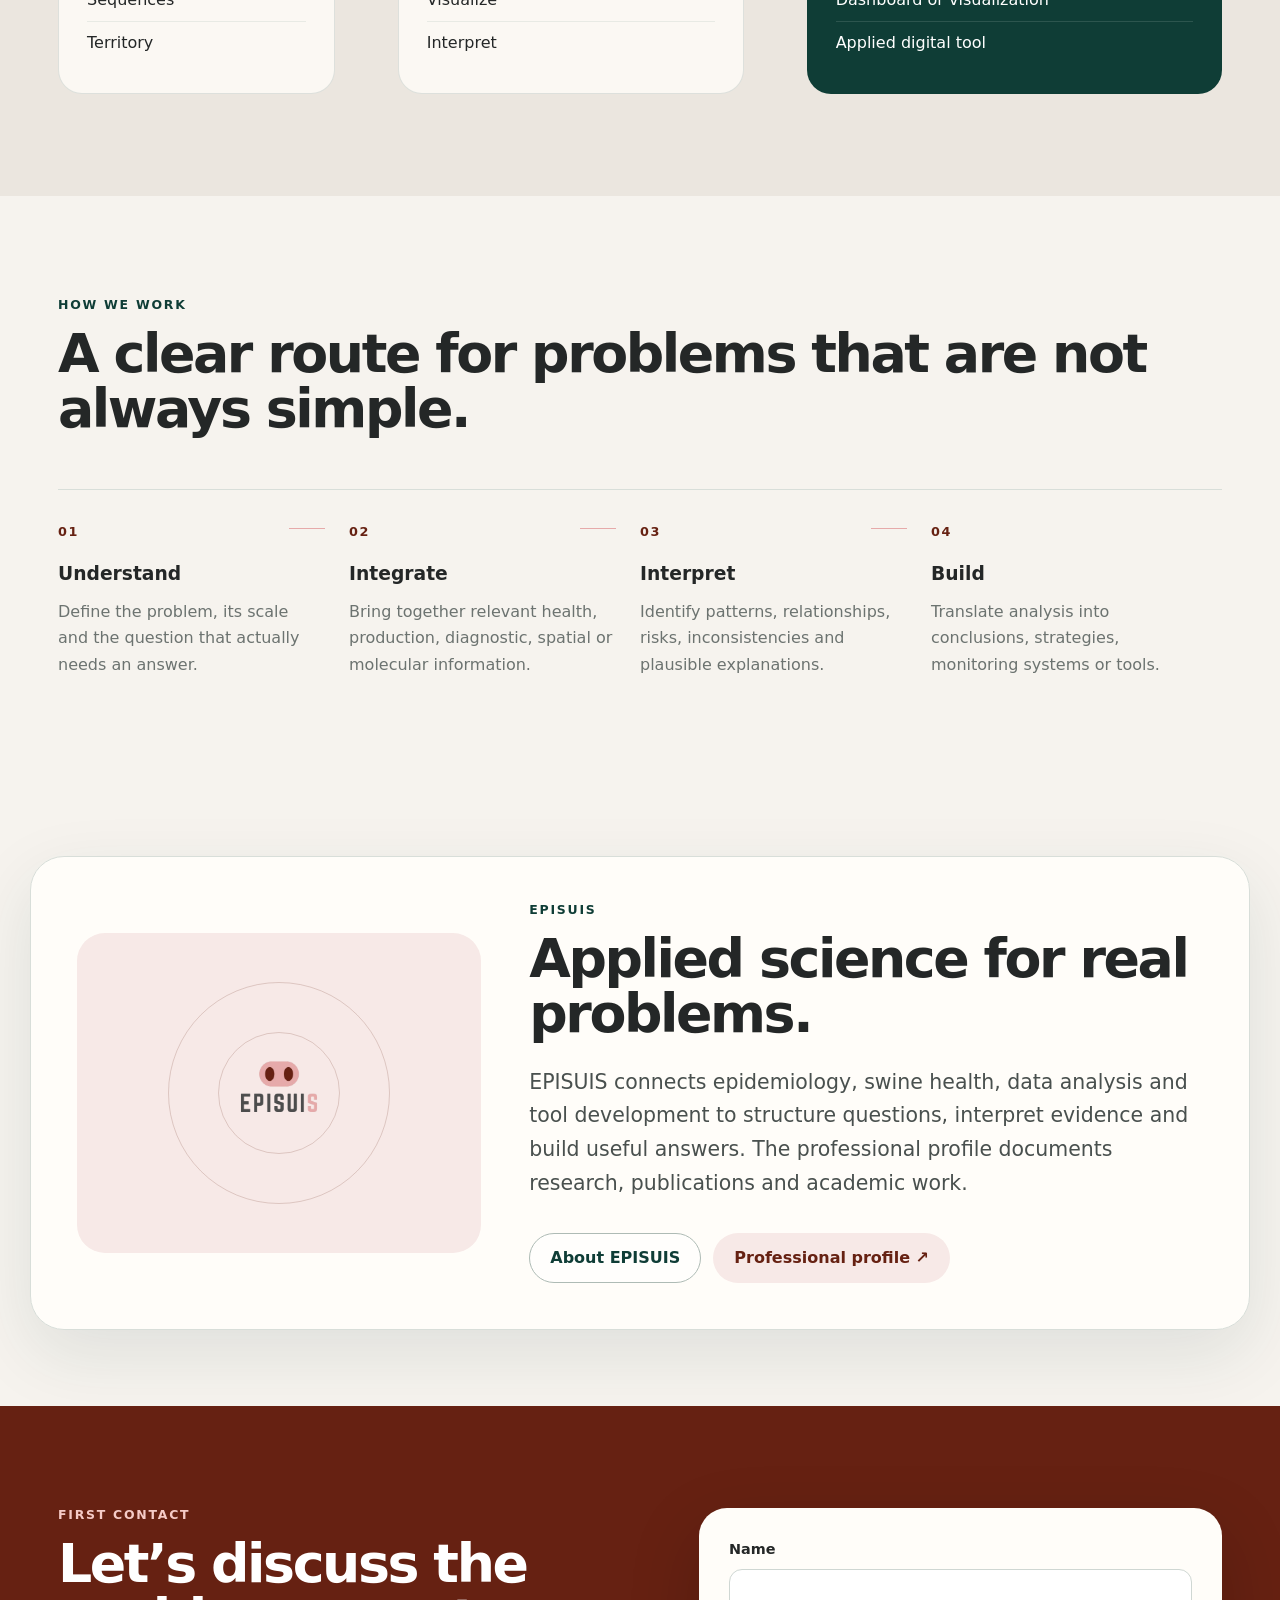
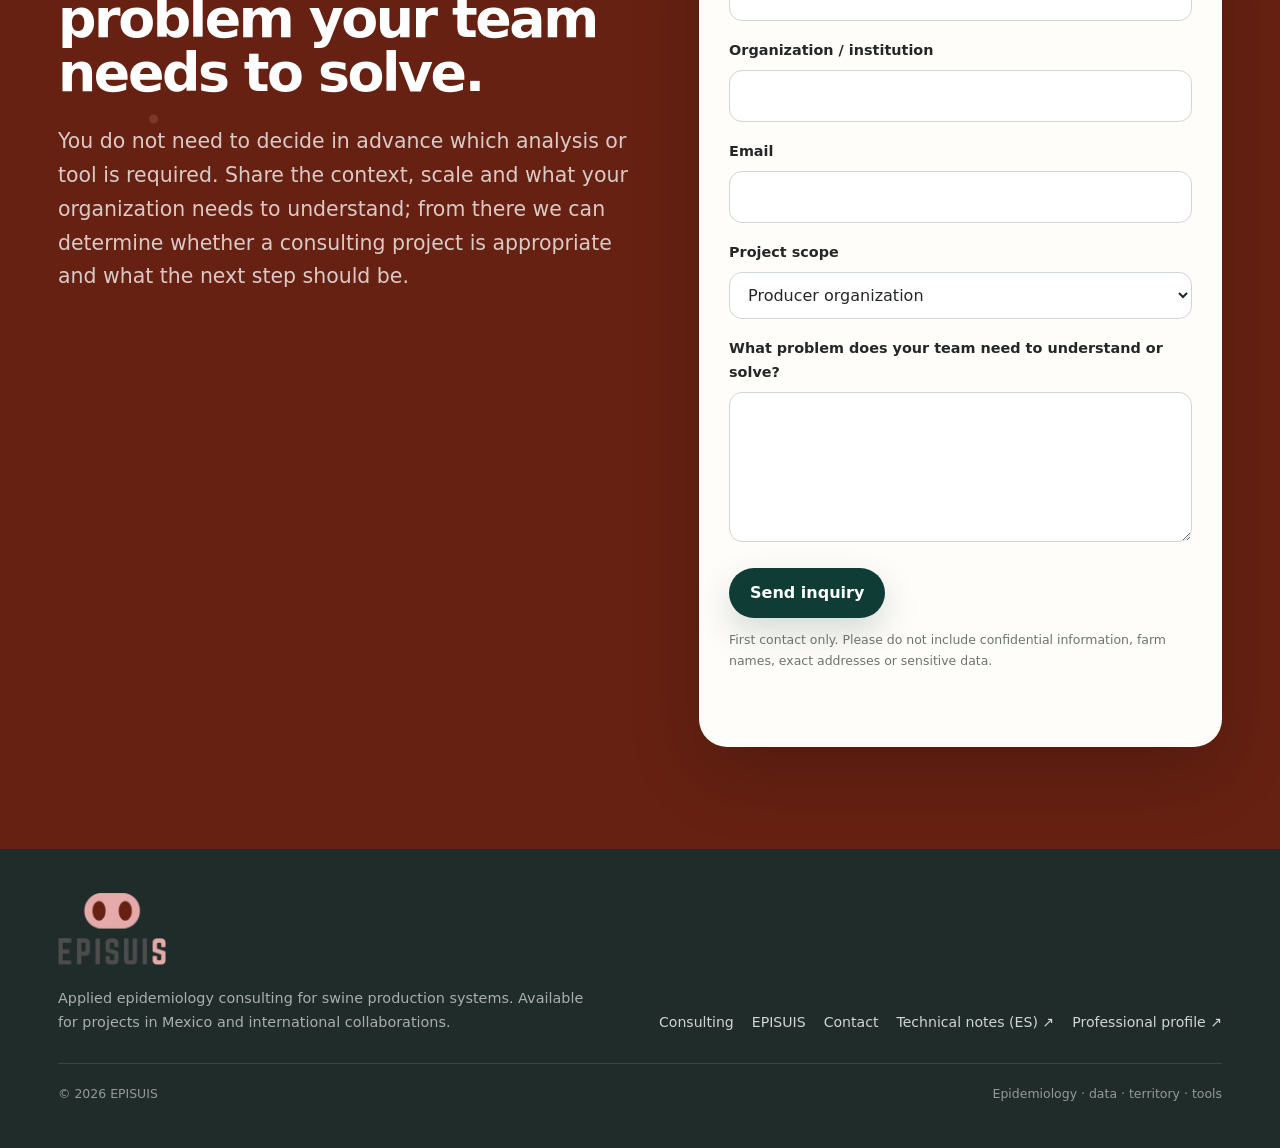
==== commit a0a7f2be: "Add applied infrastructure positioning in English" ====
--- a/en/index.html
+++ b/en/index.html
@@ -17,7 +17,8 @@
 <main id="content">
 <section class="hero"><div class="container hero-grid"><div class="hero-copy reveal"><p class="eyebrow">Epidemiology consulting · Mexico + international collaboration</p><h1 class="display">Understand the system to <em>solve better.</em></h1><p class="lede">EPISUIS integrates health, production, diagnostic, molecular and spatial information to study complex problems in swine production, identify patterns and build useful solutions at the scale of each project.</p><div class="btn-row"><a class="btn btn-primary" href="contact.html">Let’s discuss the problem</a><a class="btn btn-secondary" href="consulting.html">Explore the approach →</a></div><div class="hero-note"><span>Organizations</span><span>Institutions</span><span>Production networks</span><span>Collaborative projects</span></div></div><div class="hero-visual reveal" aria-hidden="true"><img src="../assets/images/visuals/hero-system.svg" alt=""></div></div></section>
 <section class="statement section-tight"><div class="container reveal"><p class="eyebrow">The principle</p><h2 class="h2">An isolated result explains little. <span>The full system tells the story.</span></h2><div class="layer-strip"><span>Health + diagnostics</span><span>Production + population</span><span>Time + territory</span><span>Biosecurity + genetics</span></div></div></section>
-<section class="section"><div class="container split"><div class="section-intro reveal"><p class="eyebrow">One core offer</p><h2 class="h2">Consulting through an integrated epidemiological approach.</h2><p class="lede">The problem defines the tools, not the other way around. Each project is structured around the question, system scale, available evidence and the decisions that need support.</p><div class="btn-row"><a class="btn btn-soft" href="consulting.html">See how a project is structured</a></div></div><div class="capability-grid reveal"><article class="capability"><h3>Epidemiology and risk</h3><p>Study design, sampling, population analysis, risk factors and health dynamics.</p></article><article class="capability"><h3>Diagnostic and molecular information</h3><p>Integration and interpretation of laboratory results, sequences and molecular patterns.</p></article><article class="capability"><h3>Territory and networks</h3><p>Spatial distribution, links among units, regions, flows and production systems.</p></article><article class="capability"><h3>Data and tools</h3><p>Analysis, visualization and digital tool development when the problem requires it.</p></article></div></div></section>
+<section class="section"><div class="container split"><div class="section-intro reveal"><p class="eyebrow">One core offer</p><h2 class="h2">Consulting through an integrated epidemiological approach.</h2><p class="lede">The problem defines the tools, not the other way around. Each project is structured around the question, system scale, available evidence and the decisions that need support.</p><div class="btn-row"><a class="btn btn-soft" href="consulting.html">See how a project is structured</a></div></div><div class="capability-grid reveal"><article class="capability"><h3>Epidemiology and risk</h3><p>Study design, sampling, population analysis, risk factors and health dynamics.</p></article><article class="capability"><h3>Diagnostic and molecular information</h3><p>Integration and interpretation of laboratory results, sequences and molecular patterns.</p></article><article class="capability"><h3>Territory and networks</h3><p>Spatial distribution, links among units, regions, flows and production systems.</p></article><article class="capability"><h3>Data, systems and tools</h3><p>Data structuring, visualization and digital tool development for capture, monitoring and analysis when project operations require it.</p></article></div></div></section>
+<section class="section-tight"><div class="container rich-copy reveal"><p class="eyebrow">Applied infrastructure</p><h2>Methodology can also become a system.</h2><p>EPISUIS develops its own digital infrastructure for projects that require structured field data capture, traceability across units and rounds, diagnostic integration, user access control, and exportable datasets for analysis. Technology adapts to the epidemiological design of the project, not the other way around.</p><p><strong>Vigilancia EPISUIS</strong> is an operational environment developed to structure and monitor multi-unit epidemiological surveillance projects.</p></div></section>
 <section class="section-tight"><div class="container split reverse"><div class="split-media reveal"><img src="../assets/images/visuals/integration-system.svg" alt="Information layers converging into epidemiological interpretation and a useful output."></div><div class="section-intro reveal"><p class="eyebrow">Integration</p><h2 class="h2">We do not look for more data. We look for the information that changes the interpretation.</h2><p class="lede">Value emerges when clinical findings, production, laboratory data, population, space and time are read as parts of the same system. Analytical depth depends on what the project needs to answer.</p></div></div></section>
 <section class="section"><div class="container reveal"><p class="eyebrow">Working scale</p><h2 class="h2">From groups of farms to regional systems.</h2><p class="lede">EPISUIS brings together analysis, interpretation and applied tools for health projects, producer organizations, institutions, and national or international technical collaborations. Scope can range from groups of farms and production networks to regional systems or multi-institutional projects.</p><div class="scale-track"><article class="scale-item"><span class="scale-dot"></span><h3>Production units</h3><p>Comparable information across farms, sites or production groups.</p></article><article class="scale-item"><span class="scale-dot"></span><h3>Production networks</h3><p>Relationships, flows, variation and patterns among connected units.</p></article><article class="scale-item"><span class="scale-dot"></span><h3>Organizations and institutions</h3><p>Health questions that require collective vision and reproducible methodology.</p></article><article class="scale-item"><span class="scale-dot"></span><h3>Regions and projects</h3><p>Multi-unit analyses, national or international collaboration and monitoring tools.</p></article></div></div></section>
 <section class="output-section section"><div class="container reveal"><p class="eyebrow kicker-rose">From information to solution</p><h2 class="h2">Not every project should end in the same product.</h2><p class="lede">The output should answer the problem: it may be an epidemiological interpretation, map, sampling design, visualization, monitoring system or applied digital tool.</p><div class="output-flow"><div class="output-group"><strong>Information</strong><ul><li>Field and clinical data</li><li>Production</li><li>Diagnostics</li><li>Sequences</li><li>Territory</li></ul></div><div class="flow-arrow">→</div><div class="output-group"><strong>Analysis</strong><ul><li>Integrate</li><li>Compare</li><li>Model</li><li>Visualize</li><li>Interpret</li></ul></div><div class="flow-arrow">→</div><div class="output-group output-emphasis"><strong>Useful solution</strong><ul><li>Risk map or analysis</li><li>Technical strategy</li><li>Surveillance or sampling design</li><li>Dashboard or visualization</li><li>Applied digital tool</li></ul></div></div></div></section>
